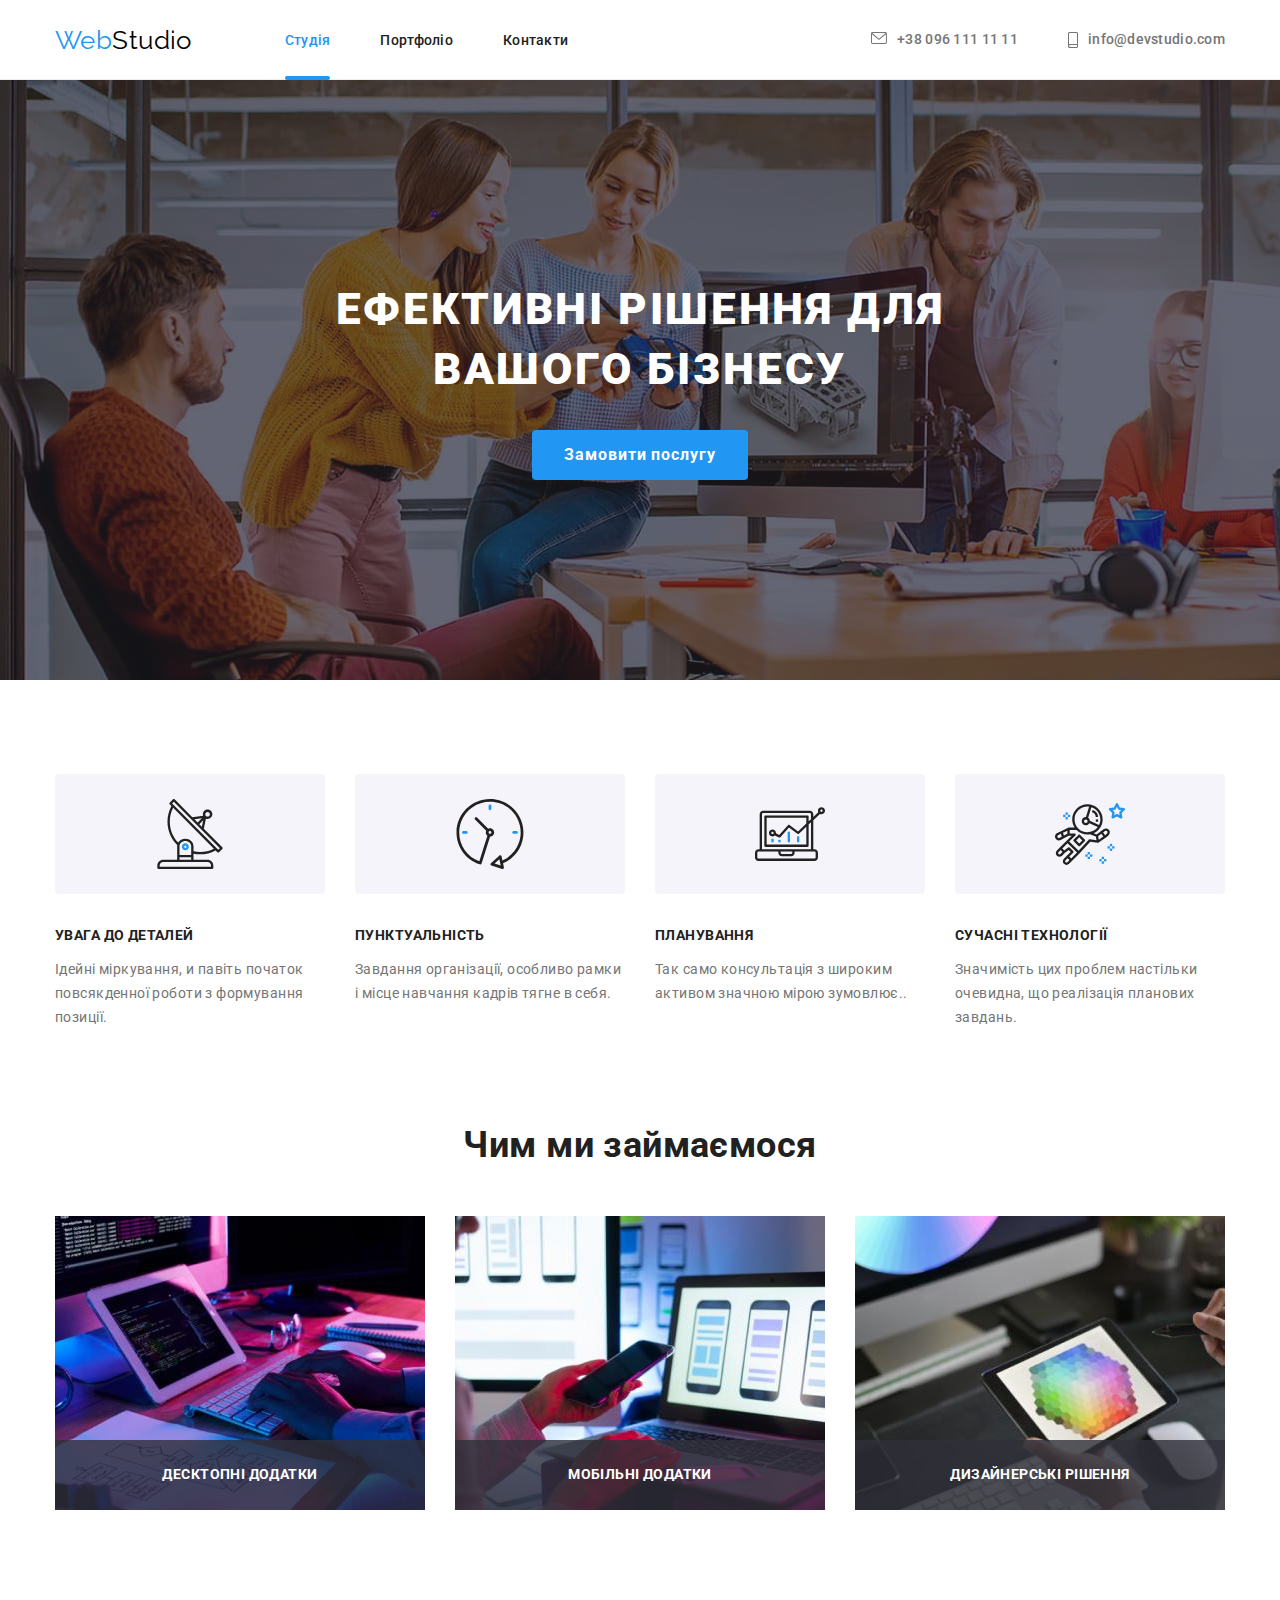
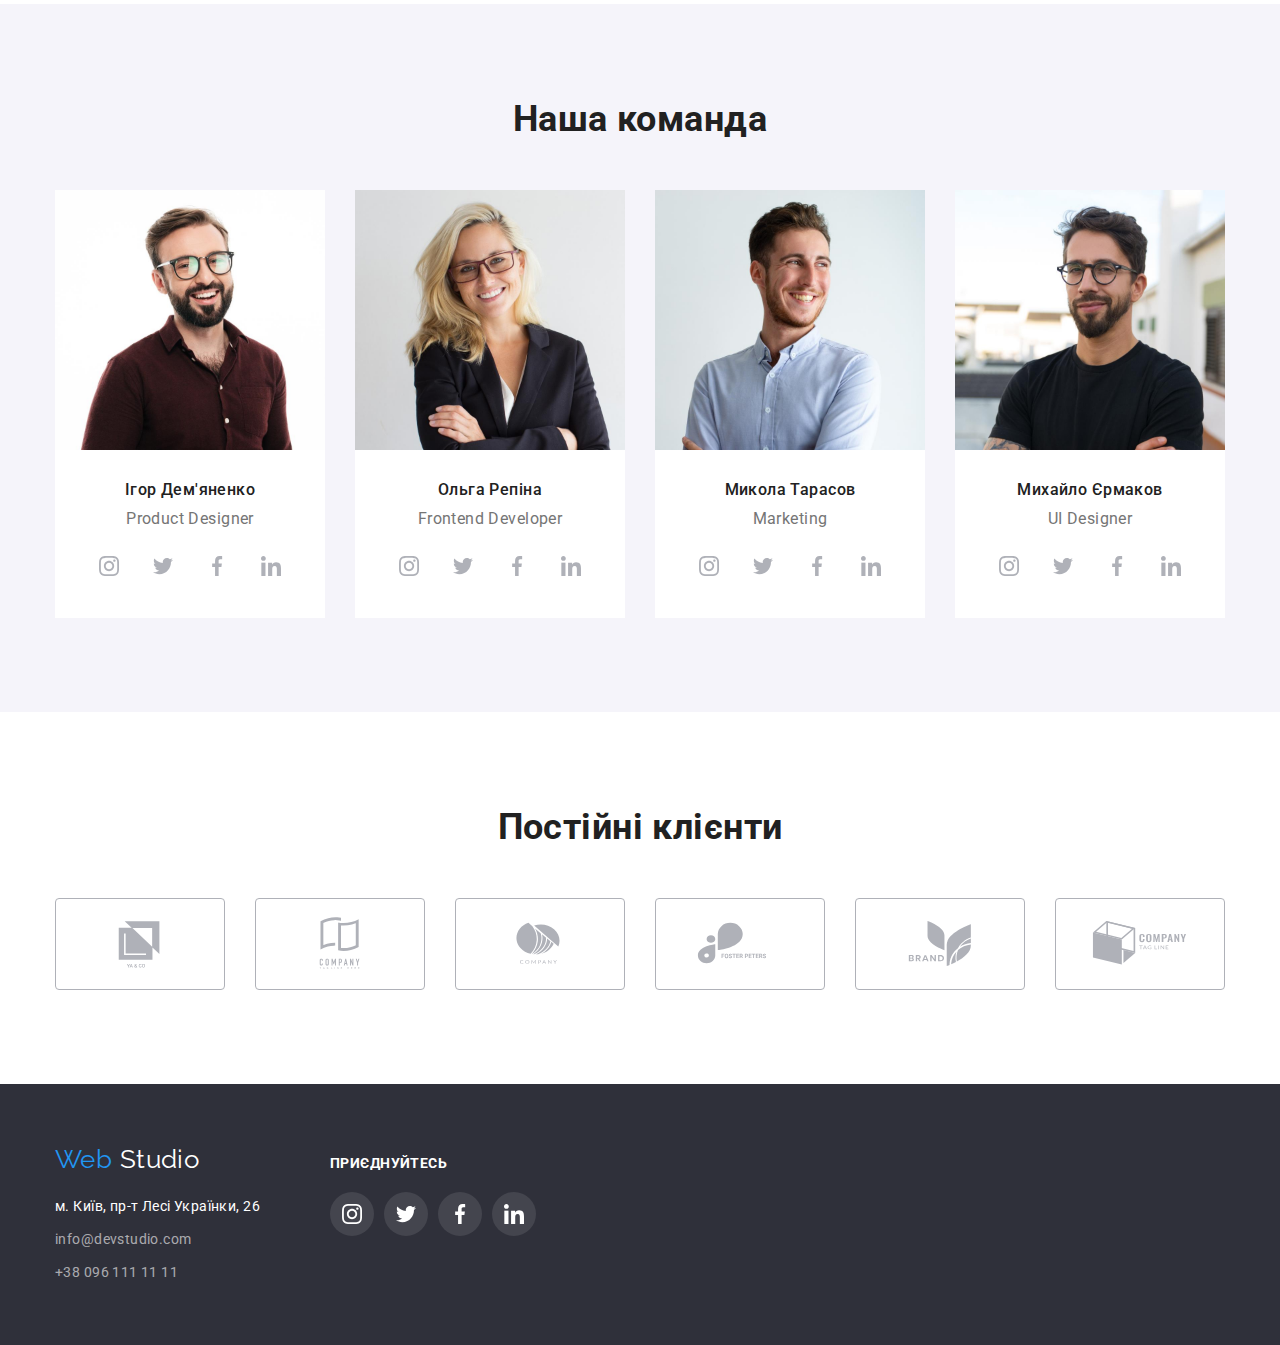
==== index.html @ 07556364 "HW-5finaly-edition" ====
<!DOCTYPE html>
<html lang="uk">
  <head>

    <meta charset="UTF-8" />
    <meta http-equiv="X-UA-Compatible" content="IE=edge" />
    <meta name="viewport" content="width=device-width, initial-scale=1.0" />
    <title>Document</title>
    <link rel="preconnect" href="https://fonts.googleapis.com">
    <link rel="preconnect" href="https://fonts.gstatic.com" crossorigin>
    <link href="https://fonts.googleapis.com/css2?family=Raleway:wght@700&family=Roboto:wght@400;500;700;900&display=swap"
      rel="stylesheet">
      <link rel="stylesheet" href="https://cdnjs.cloudflare.com/ajax/libs/modern-normalize/1.1.0/modern-normalize.min.css"/>

    
    <link rel="stylesheet" href="./css/styles.css">
  </head>
  <body>
    <header class="header">
      <div class="conteiner main-nav">
       
      <nav class=" main-nav">
        <a href="/" class="logo"> <spam class="half-logo">Web</spam>Studio </a>
        <ul class="site-nav " >
          <li class="item"><a href="" class="link current">Студія</a></li>
          <li class="item"><a href="./portfolio.html" class="link">Портфоліо</a></li>
          <li class="item"><a href="" class="link">Контакти</a></li>
        </ul>
      </nav>
      
      <ul class="commun ">
        <li class="item">
          <a href="tel:+380961111111" class="contact">
            <svg class="commun-icon envelope ">
              <use href="./images/symbol-defs.svg#envelope">
              </use>
            </svg>
           +38 096 111 11 11</a>
        </li>

        <li class="item">
          <a href="mailto:info@devstudio.com" class="contact">
            <svg class="commun-icon smart">
              <use href="./images/symbol-defs.svg#smartphone">
              </use>
            </svg>
            info@devstudio.com</a>
           
        </li>
        
      </ul>
      
      </div>
    </header>
    <main>
      <section class="hero">
        <div class="conteiner">
        <h1 class="hero-title">Ефективні рішення для вашого бізнесу</h1>
        <button  type="button" class="button" data-modal-open>Замовити послугу</button>
        </div>
      </section>


      <section class="section">
        <div class="conteiner">
        <h2 class="invisible-title"></h2>
        <ul class="feature-list">
          <li class="plus">
            <div class="icones">
            <svg class="feature-icon">
              <use href="./images/symbol-defs.svg#antenna">

              </use>
            </svg>
          </div>
            <h3 class="title">УВАГА ДО ДЕТАЛЕЙ</h3>
            <p class="text">Ідейні міркування, и павіть початок повсякденної роботи з формування позиції.</p>
          </li>
          <li class="plus">
            <div class="icones">
              <svg class="feature-icon">
                <use href="./images/symbol-defs.svg#clock">
            
                </use>
              </svg>
            </div>
            <h3 class="title">ПУНКТУАЛЬНІСТЬ</h3>
            <p class="text">Завдання організації, особливо рамки і місце навчання кадрів тягне в себя.</p>
          </li>
          <li class="plus">
            <div class="icones">
              <svg class="feature-icon">
                <use href="./images/symbol-defs.svg#diagram">
            
                </use>
              </svg>
            </div>
            <h3 class="title">ПЛАНУВАННЯ</h3>
            <p class="text">Так само консультація з широким активом значною мірою зумовлює..</p>
          </li>
          <li class="plus">
            <div class="icones">
              <svg class="feature-icon">
                <use href="./images/symbol-defs.svg#astronaut">
            
                </use>
              </svg>
            </div>
            <h3 class="title">СУЧАСНІ ТЕХНОЛОГІЇ</h3>
            <p class="text">Значимість цих проблем настільки очевидна, що реалізація планових завдань.</p>
          </li>
        </ul>
        </div>
      </section>
      <section class="section second">
        <div class="conteiner">

        <h2 class="section-title">Чим ми займаємося</h2>
        
        <ul class="occupation-list">
          <li class="occupation-item"> 
            <img src="./images/item01.jpg" alt="Процес програмування" width="370" class="people" />
          <div class="occupation-position">
            <h3 class="occupation-subtitle desk">Десктопні додатки</h3>
            </div>
          </li>
          <li class="occupation-item">
            <img src="./images/item02.jpg" alt="Розроблення макету" width="370" />
          <div class="occupation-position">
            <h3 class="occupation-subtitle mobile">Мобільні додатки</h3>
          </div>
          </li>
          <li class="occupation-item">
            <img src="./images/item03.jpg" alt="Підбір гами" width="370" />
          <div class="occupation-position">
            <h3 class="occupation-subtitle design">Дизайнерські рішення</h3>
          </div>
          </li>
        </ul>
        </div>
      </section>
      <section class="section third">
        <div class="conteiner">
        <h2 class="section-title">Наша команда</h2>
        <ul class="team">
          <li class="people">
            <img src="./images/item1.jpg" alt="man" width="270" />
            <div class="data">
            <h3 class="name">Ігор Дем'яненко</h3>
            <p class="special">Product Designer</p>
            <ul class="social">
              
              <li class="social-item" >
                <a href="" class="social-link">
                  
                  <svg class="social-logo">
                    <use href="./images/symbol-defs.svg#instagram"></use>
                  </svg>
                 
                </a>
              </li>
             
              <li class="social-item">
                <a href="" class="social-link">
                  <svg class="social-logo">
                    <use href="./images/symbol-defs.svg#twitter"></use>
                  </svg>
                </a>
              </li>
              <li class="social-item">
                <a href="" class="social-link">
                  <svg class="social-logo">
                    <use href="./images/symbol-defs.svg#facebook"></use>
                  </svg>
                </a>
              </li>
              <li class="social-item">
                <a href="" class="social-link">
                  <svg class="social-logo">
                    <use href="./images/symbol-defs.svg#linkedin"></use>
                  </svg>
                </a>
              </li>
            </ul>
            </div>
          </li>
          <li class="people">
            <img src="./images/item2.jpg" alt="man" width="270" />
            <div class="data">
            <h3 class="name">Ольга Репіна</h3>
            <p class="special">Frontend Developer</p>
            <ul class="social">
              <li class="social-item">
                <a href="" class="social-link">
                  <svg class="social-logo">
                    <use href="./images/symbol-defs.svg#instagram"></use>
                  </svg>
                </a>
              </li>
              <li class="social-item">
                <a href="" class="social-link">
                  <svg class="social-logo">
                    <use href="./images/symbol-defs.svg#twitter"></use>
                  </svg>
                </a>
              </li>
              <li class="social-item">
                <a href="" class="social-link">
                  <svg class="social-logo">
                    <use href="./images/symbol-defs.svg#facebook"></use>
                  </svg>
                </a>
              </li>
              <li class="social-item">
                <a href="" class="social-link">
                  <svg class="social-logo">
                    <use href="./images/symbol-defs.svg#linkedin"></use>
                  </svg>
                </a>
              </li>
            </ul>
            </div>
          </li>
          <li class="people">
            <img src="./images/item3.jpg" alt="woman" width="270" />
          <div class="data">
            <h3 class="name">Микола Тарасов</h3>
            <p class="special">Marketing</p>
            <ul class="social">
              <li class="social-item">
                <a href="" class="social-link">
                  <svg class="social-logo">
                    <use href="./images/symbol-defs.svg#instagram"></use>
                  </svg>
                </a>
              </li>
              <li class="social-item">
                <a href="" class="social-link">
                  <svg class="social-logo">
                    <use href="./images/symbol-defs.svg#twitter"></use>
                  </svg>
                </a>
              </li>
              <li class="social-item">
                <a href="" class="social-link">
                  <svg class="social-logo">
                    <use href="./images/symbol-defs.svg#facebook"></use>
                  </svg>
                </a>
              </li>
              <li class="social-item">
                <a href="" class="social-link">
                  <svg class="social-logo">
                    <use href="./images/symbol-defs.svg#linkedin"></use>
                  </svg>
                </a>
              </li>
            </ul>
            </div>
          </li>
          <li class="people">
            <img src="./images/item4.jpg" alt="men" width="270" />
            <div class="data">
            <h3 class="name">Михайло Єрмаков</h3>
            <p class="special">UI Designer</p>
            
            <ul class="social">
              <li class="social-item">
                <a href="" class="social-link">
                  <svg class="social-logo">
                    <use href="./images/symbol-defs.svg#instagram"></use>
                  </svg>
                </a>
              </li>
              <li class="social-item">
                <a href="" class="social-link">
                  <svg class="social-logo">
                    <use href="./images/symbol-defs.svg#twitter"></use>
                  </svg>
                </a>
              </li>
              <li class="social-item">
                <a href="" class="social-link">
                  <svg class="social-logo">
                    <use href="./images/symbol-defs.svg#facebook"></use>
                  </svg>
                </a>
              </li>
              <li class="social-item">
                <a href="" class="social-link">
                  <svg class="social-logo">
                    <use href="./images/symbol-defs.svg#linkedin"></use>
                  </svg>
                </a>
              </li>
            </ul>
        </div>
      </section>
      <section class="section">
        <div class="conteiner">
          <h2 class="section-title">Постійні клієнти </h2>
          <ul class="client-list">
            <li class="client-item "><a href="" class="client-link">
              <svg class="client-logo">
                <use href="./images/symbol-defs.svg#Logo-12"></use>
              </svg>

            </a>
          </li>
            <li class="client-item "><a href="" class="client-link">
            <svg class="client-logo">
              <use href="./images/symbol-defs.svg#Logo-13"></use>
            </svg>
            </a>
          </li>
            <li class="client-item "><a href="" class="client-link">
              <svg class="client-logo">
                <use href="./images/symbol-defs.svg#Logo-14"></use>
              </svg>
            </a>
          </li>
            <li class="client-item "><a href="" class="client-link">
            <svg class="client-logo">
              <use href="./images/symbol-defs.svg#Logo-15"></use>
            </svg>
            </a>
          </li>
            <li class="client-item "><a href="" class="client-link">
              <svg class="client-logo">
                <use href="./images/symbol-defs.svg#Logo-16"></use>
              </svg>
            </a>
          </li>
            <li class="client-item "><a href="" class="client-link">
            <svg class="client-logo">
              <use href="./images/symbol-defs.svg#Logo-17"></use>
            </svg>
            </a>
          </li>
            
          </ul>
        </div>
      </section>
    </main>
    <footer class="page-footer">
      <div class="conteiner footer">
        <div class="footer-logo">
          <a href="/" class="under-logo">
            <spam class="half-logo">Web</spam>
            <spam class="half-white">Studio</spam>
    
    
          </a>
    
          <address class="address">
            <ul class="connect">
    
              <li class="footer-comm">
                <a href="" class="location">м. Київ, пр-т Лесі Українки, 26</a>
              </li>
              <li class="footer-comm">
                <a href="mailto:info@devstudio.com" class="contact">info@devstudio.com</a>
              </li>
              <li class="footer-comm">
                <a href="tel:+380961111111" class="contact">+38 096 111 11 11</a>
              </li>
            </ul>
          </address>
        </div>
        <div>
          <p class="footer-text">ПРИЄДНУЙТЕСЬ</p>
    
          <ul class="footer-list">
            <li class="footer-item">
              <a href="" class="foot-link">
                <svg class="social-foot">
                  <use href="./images/symbol-defs.svg#instagram-foot"></use>
                </svg>
              </a>
            </li>
            <li class="footer-item">
              <a href="" class="foot-link">
                <svg class="social-foot">
                  <use href="./images/symbol-defs.svg#twitter-foot"></use>
                </svg>
              </a>
            </li>
            <li class="footer-item">
              <a href="" class="foot-link">
                <svg class="social-foot">
                  <use href="./images/symbol-defs.svg#facebook-foot"></use>
                </svg>
              </a>
            </li>
            <li class="footer-item">
              <a href="" class="foot-link">
                <svg class="social-foot">
                  <use href="./images/symbol-defs.svg#linkedin-foot"></use>
                </svg>
              </a>
            </li>
          </ul>
        </div>
      </div>
    
    
    </footer>
    
    </body>
    
    </html>
    <div class="backdrop is-hidden" data-modal>
      <div class="modal">
    
        <button class="close" data-modal-close>
          <svg class="close-image">
                <use href="./images/symbol-defs.svg#close"></use>
            </svg>
        </button>
      </div>
    </div>
    
    <script src="./js/modal.js"></script>
    </body>
    </html>
---- css/styles.css ----
:root {
    --primary-text-color: #757575;
    --secondly-text-color: #212121;
    --text-blue-color: #2196F3;
    --primary-background-color: #F5F5F5;
    --half-logo-color: #2196F3;
    --upper-logo-color: #000000;
    --hover-color: #2196F3;
    --site-navigation-color: #212121;
    --white-color: #FFFFFF;
    --under-logo-color: #FFFFFF;
    --secondly-bg-color: #2F303A;
    --under-contact-color: rgba(255, 255, 255, 0.6);
    --third-section-color: #F5F4FA;
    --border-color: #EEEEEE;
}



html {
    box-sizing: border-box;
}

*,
*::after,
*::before {
    box-sizing: inherit;
}

h1,
h2,
h3,
p {
    margin: 0;
}

body {
    background-color: var(--white-color);
    color: var(--primary-text-color);
    font-family: roboto, sans-serif;
    letter-spacing: 0.03em;
    font-size: 14px;




}

ul {
    list-style: none;
    padding: 0;
    margin: 0;

}

/*header*/
.header {
    background-color: var(--white-color);
    height: 80px;
    border-bottom: solid 1px #EEEEEE;



}

.conteiner {
    width: 1200px;
    padding-left: 15px;
    padding-right: 15px;







    margin-left: auto;
    margin-right: auto;
}




.main-nav {
    display: flex;
    align-items: center;



}



/*logo*/

.half-logo {
    color: var(--half-logo-color);
    font-family: raleway, sans-serif;
    font-family: 700;
    font-size: 26px;
    line-height: 1.19;

}


.logo {
    color: var(--upper-logo-color);
    font-family: raleway, sans-serif;
    font-family: 700;
    font-size: 26px;
    line-height: 1.19;
    text-decoration: none;
    margin-right: 93px;
    padding-top: 24px;
    padding-bottom: 25px;
    display: block;
    transition-property: color;
        transition-duration: 250ms;
        transition-timing-function: cubic-bezier(0.4, 0, 0.2, 1);
}



.logo:hover,
.logo:focus {
    color: var(--hover-color);
    font-family: 700;
    font-size: 26px;
    line-height: 1.19;
    cursor: pointer;

}



/*site-nav*/
.site-nav {
    display: flex;

}

.site-nav .item {
    padding-top: 32px;
    padding-bottom: 32px;

    margin-left: 50px;
}

.site-nav .item:first-child {

    margin-left: 0px;
}



.site-nav .link {
    color: var(--site-navigation-color);
    font-weight: 500;

    line-height: 1.14;
    letter-spacing: 0.02em;
    text-decoration: none;
    padding-top: 32px;
    padding-bottom: 32px;
        transition-property: color;
            transition-duration: 250ms;
            transition-timing-function: cubic-bezier(0.4, 0, 0.2, 1);
}  
    .current{
        position: relative;
    }     
    .current::after{
        position: absolute;
        left: 0;
        bottom: 0;
    display: block;
    
    
        content: '';
        width: 100%;
        height: 4px;
        background-color: #2196F3;
        border-radius: 2px;
   }







.site-nav .link:hover,
.site-nav .link:focus {
    color: var(--hover-color);
    font-weight: 500;

    line-height: 1.14;
    letter-spacing: 0.02em;
    cursor: pointer;
}

.site-nav .link.current {
    color: var(--text-blue-color);
    
}

.commun {
    display: flex;
    margin-left: auto;
    
}

.commun .contact {
    color: var(--primary-text-color);
    text-decoration: none;
    font-weight: 500;
    display: flex;

    line-height: 1.14;
    letter-spacing: 0.02em;
    padding: 32px 0;
    color: #757575;
    transition-property: color;
        transition-duration: 250ms;
        transition-timing-function: cubic-bezier(0.4, 0, 0.2, 1);
}

.commun .item {
    display: flex;
    margin-left: 50px;
    align-items: center;
    justify-content: center;


}

.commun .item:first-child {
    margin-left: 0;
}



.commun .contact:hover,
.commun .contact:focus {
    color: var(--hover-color);
    font-weight: 500;

    line-height: 1.14;
    letter-spacing: 0.02em;
    cursor: pointer;

}

.envelope {
    width: 16px;
    height: 12px;
    margin-right: 10px;
    fill: currentColor
}

.smart {
    width: 10px;
    height: 16px;
    margin-right: 10px;
    fill: currentColor
}

.commun-icone:hover,
.commun-icone:focus {
    fill: #2196F3
}

/*hero*/
.hero {
    max-width: 1600px;
    height: 600px;
    margin-left: auto;
    margin-right: auto;


    text-align: center;
    padding: 200px 0;


    background-color: var(--secondly-bg-color);
    background-image:
        linear-gradient(to top,
            rgba(47, 48, 58, 0.4),
            rgba(47, 48, 58, 0.4)),

        url(../images/bg-hero.jpg);
    background-repeat: no-repeat;
    ;



}

.hero-title {
    color: var(--white-color);
    font-weight: 900;
    font-size: 44px;
    line-height: 1.36;
    width: 696px;
    margin-left: auto;
    margin-right: auto;

    letter-spacing: 0.06em;
    text-transform: uppercase;
    margin-top: 0;
    margin-bottom: 30px;


}

/*button*/
.button {

    color: var(--white-color);
    background-color: var(--text-blue-color);
    font-family: roboto;
    font-weight: 700;
    font-size: 16px;
    line-height: 1.9;


    letter-spacing: 0.06em;

    border-radius: 4px;
    padding: 10px 32px;
    border: none;




}

img {
    display: block;
    max-width: 100%;
    height: auto;
}

/*Section*/
.section {
    padding-top: 94px;
    padding-bottom: 94px;

}

.invisible-title {
    margin-top: 0;
    margin-bottom: 0;
}

.feature-list {
    display: flex;
}

.section-title {
    color: var(--secondly-text-color);
    font-weight: 700;
    font-size: 36px;
    line-height: 1.17;
    text-align: center;
    margin-top: 0;
    margin-bottom: 50px;
}

.icones {

    background-color: #F5F4FA;
    width: 270px;
    height: 120px;
    border-radius: 4px;
    margin-bottom: 30px;
    display: flex;
    justify-content: center;
    align-items: center;



}

.feature-icon {
    display: flex;
    width: 70px;
    height: 70px;






}


/*Features*/
.plus {
    margin-left: 30px;
}

.plus:first-child {
    margin: 0;
}


.title {
    color: var(--secondly-text-color);
    font-weight: 700;
    font-size: 14px;

    line-height: 1.71;

    margin-bottom: 10px;
    margin: 0;
    margin-bottom: 10px;


}

.text {
    margin: 0;
    line-height: 1.71;
}






/*SECOND SECTION*/
.second {
    padding-top: 0;
    padding-bottom: 94px;
}

/*whet we do*/
.occupation-list {
    display: flex;
}

.occupation-item{
    position: relative;
    margin-left: 30px;
}

.occupation-item:first-child {
    margin-left: 0;
}

.occupation-position{
    width: 100%;
    position: absolute;
        bottom: 0;
        left: 0;
        background-color: rgba(47, 48, 58, 0.8);
    padding: 27px;
    

}
.occupation-subtitle{
    
    text-align: center;        
    font-size: 14px;
    line-height: 1.14;
    text-transform: uppercase;
    color:#FFFFFF;
   

}
/* .desk{
padding: 27px 107px;
}
.mobile{
    padding: 27px 113px;
}
.design{
    padding: 27px 95px;
} */

/*our team*/


.third {
    background-color: var(--third-section-color);
}


.team {
    display: flex;
}

.people {
    margin-left: 30px;
}

.people:first-child {
    margin-left: 0;
}

.name {
    color: var(--secondly-text-color);
    font-weight: 500;
    font-size: 16px;
    line-height: 1.2;
    text-align: center;
    margin-top: 0;
    margin-bottom: 10px;
}

.special {

    font-size: 16px;
    line-height: 1.2;
    text-align: center;
    margin: 0;
    margin-bottom: 16px;

}

.data {
    padding-top: 30px;
    padding-bottom: 30px;

    background-color: var(--white-color);
}

.social {
    display: flex;
    gap: 10px;
    justify-content: center;
}

.social-item {
    
    }
    


.social-item:first-child {
    margin-left: 0;
}

.social-link {
    color: #AFB1B8;
    display: block;
    width: 44px;
    height: 44px;
    padding: 12px;
    background-color: #FFFFFF;
    border-radius: 50%;
    
         
         transition-property: background-color,color;
        transition-duration: 250ms;
        transition-timing-function: cubic-bezier(0.4, 0, 0.2, 1);
}

.social-link:hover {
    color: #FFFFFF;
    background-color: #2196F3;
    border-radius: 50%;
}








.social-logo {

    width: 20px;
    height: 20px;
    fill: currentColor;





}

/* .social-logo:hover,
         .social-logo:focus {
            fill:#FFFFFF;
            background-color: #2196F3;
            cursor: pointer;
             */





.client-list {
    display: flex;

}

.client-item {
    width: 170px;
    height: 92px;
    margin-left: 30px;
    
}

.client-item:first-child {
    margin-left: 0px;
}

.client-link {
    display: flex;
    justify-content: center;
    align-items: center;
    width: 100%;
    height: 100%;
    color: #AFB1B8;
    border: 1px solid #AFB1B8;
    border-radius: 4px;
    transition-property: color ,border;
        transition-duration: 250ms;
        transition-timing-function: cubic-bezier(0.4, 0, 0.2, 1);

}

.client-logo {
    width: 106px;
            height: 60px;
    fill: currentColor;
}

.client-link:hover,
.client-item:focus {
    color: #2196F3;
    border-color: #2196F3;
    cursor: pointer;
}



/*footer*/
.page-footer {
    background-color: var(--secondly-bg-color);
    padding-top: 60px;
    padding-bottom: 60px;
    align-items: baseline;
    display: flex;




}

.conteiner.footer {
    display: flex;
    align-items: baseline;
}

.footer-logo {
    margin-right: 70px;
}

.under-logo {
    font-family: raleway, sans-serif;
    font-family: 700;
    font-size: 26px;
    line-height: 1.19;
    text-decoration: none;
    margin-bottom: 20px;



}

.half-white {
    color: var(--white-color);
    font-family: raleway, sans-serif;

}

.address {
    font-size: 14px;
    margin-top: 20px;

}

.footer-comm {
    margin-bottom: 9px;
    
}

.footer-comm:last-child {
    margin-bottom: 0;
}


.location {
    color: var(--white-color);
    font-style: normal;





    line-height: 1.71;
    text-align: left;
    text-decoration: none;

}

.connect .contact {
    color: var(--under-contact-color);
    font-size: 14px;

    line-height: 1.71;

    font-style: normal;
    text-decoration: none;
    display: inline-block;
    transition-property: color;
        transition-duration: 250ms;
        transition-timing-function: cubic-bezier(0.4, 0, 0.2, 1);




}


.connect .contact:hover,
.connect .contact:focus {
    color: var(--hover-color);
    text-decoration: none;

    font-size: 14px;
    line-height: 1.71;
    font-style: normal;
    cursor: pointer;



}

.footer-text {
    margin-bottom: 20px;
    color: #FFFFFF;
    line-height: 1.17;
    font-weight: 700;
}

.footer-list {
    display: flex;

}

.footer-item {
    margin-left: 10px;

}

.footer-item:first-child {
    margin-left: 0;
}

.foot-link {
    display: block;
    width: 44px;
    height: 44px;
    padding: 12px;
    border-radius: 50%;

    color: #AFB1B8;
    background-color: rgba(255, 255, 255, 0.1);
    transition-property: background-color;
        transition-duration: 250ms;
        transition-timing-function: cubic-bezier(0.4, 0, 0.2, 1);
}

.foot-link:hover,
.foot-link:focus {
    background-color: #2196F3;
}





.social-foot {
    width: 20px;
    height: 20px;

}

/*
         Font size: 14px; Line height: 1.71; 
         Align: Left; */



/*portfolio-css*/
.hero-port {

    padding-top: 94px;
    padding-bottom: 94px;
}

.navig {
    display: flex;
    justify-content: center;
    margin-bottom: 50px;
    gap: 8px;

}

.filters {
    margin: 0;
}



.filt {
    color: var(--secondly-text-color);
    background-color: var(--third-section-color);
    font-family: roboto, sans-serif;
    font-weight: 500;
    font-size: 16px;
    line-height: 1.62;
    letter-spacing: 0.03em;
    vertical-align: top;
    fill: solid var(--secondly-text-color);
    border-radius: 4px;

    padding: 6px 22px;

    border-color: transparent;
    transition-property: background-color,color;
        transition-duration: 250ms;
        transition-timing-function: cubic-bezier(0.4, 0, 0.2, 1);
    }
    


.one {
    padding: 6px 25px;
}

.filt:hover,
.filt:focus {
    color: var(--white-color);
    background-color: var(--hover-color);
    font-family: roboto;
    font-weight: 500;
    font-size: 16px;
    line-height: 1.62;
    letter-spacing: 0.03em;
    text-align: center;
    cursor: pointer;
}

.works {
    display: flex;
    flex-wrap: wrap;
}




.photo {
    margin-right: 30px;
    margin-bottom: 30px;
    width: 370px;
}

.photo:nth-child(3n) {
    margin-right: 0;
}

.photo:nth-last-child(-n+3) {
    margin-bottom: 0;
}

.photo:hover {
    
    box-shadow: 0px 1px 1px rgba(0, 0, 0, 0.12),
        0px 4px 4px rgba(0, 0, 0, 0.06),
        1px 4px 6px rgba(0, 0, 0, 0.16);
    cursor: pointer;
}
.overlay{
    position: relative;
    overflow: hidden;
    
}
.photo-text{
    width: 100%;
    height: 100%;
    position: absolute;
    top: 0;
    left: 0;
    font-family: 'Roboto';
        font-style: normal;
        font-weight: 400;
        font-size: 18px;
        line-height: 1.55;
        letter-spacing: 0.03em;
        background-color: rgba(33, 150, 243, 0.9);;
        
        padding: 63px 24px;
        transform: translateY(101%);
        transition: transform 250ms cubic-bezier(0.4, 0, 0.2, 1);;

    
        color: #FFFFFF;
}
.port-img:hover .photo-text{
    transform: translateY(0);
}

.poster {
    padding-top: 20px;
    padding-bottom: 20px;

    border: solid 1px var(--border-color);
    border-top: none;
    padding-left: 24px;
    padding-right: 24px;

}


.port-img {
    
    text-decoration: none;
    


}






.project {
    color: var(--secondly-text-color);

    font-weight: 700;
    font-size: 18px;
    line-height: 2;
    letter-spacing: 0.06em;
    margin: 0;

    margin-bottom: 4px;



}

.value {
    font-size: 16px;
    line-height: 1.88;
    color: var(--primary-text-color);
    margin: 0;





}

/*---------------- Модальное окно------------------ */
.backdrop{
    position: fixed;
    top:0;
    left:0;
    width: 100%;
    height: 100%;
    opacity: 1;
   
    background-color: rgba(0, 0, 0, 0.2);
    transition: opacity 250ms cubic-bezier(0.4, 0, 0.2, 1);
   
    
    
}


.backdrop.is-hidden{
    opacity: 0;
    pointer-events: none;
    
   
    
    
    
}
.backdrop.is-hidden .modal{
    transform: translate(-50%, -50%) scale(0.4);
}
.modal{
    position: absolute;
        top: 50%;
        left: 50%;
        transform: translate(-50%, -50%)  scale(1);
        transition: transform 250ms cubic-bezier(0.4, 0, 0.2, 1);
       

    width: 528px;
     height: 581px;

    background-color: #FFFFFF;
        box-shadow: 0px 1px 3px rgba(0, 0, 0, 0.12),
         0px 1px 1px rgba(0, 0, 0, 0.14),
          0px 2px 1px rgba(0, 0, 0, 0.2);
        border-radius: 4px;
       
}
.close{
    position: absolute;
    top: 8px;
        right: 8px;
    width: 30px;
    height: 30px;
    
    background-color: #FFFFFF;
    border-radius: 50%;
    border: 1px solid rgba(0, 0, 0, 0.1);
    padding: 0;
  
   
    
}
.close-image{
    vertical-align: middle;
    

   width: 18px;
   height: 18px; 
   
   
   
}
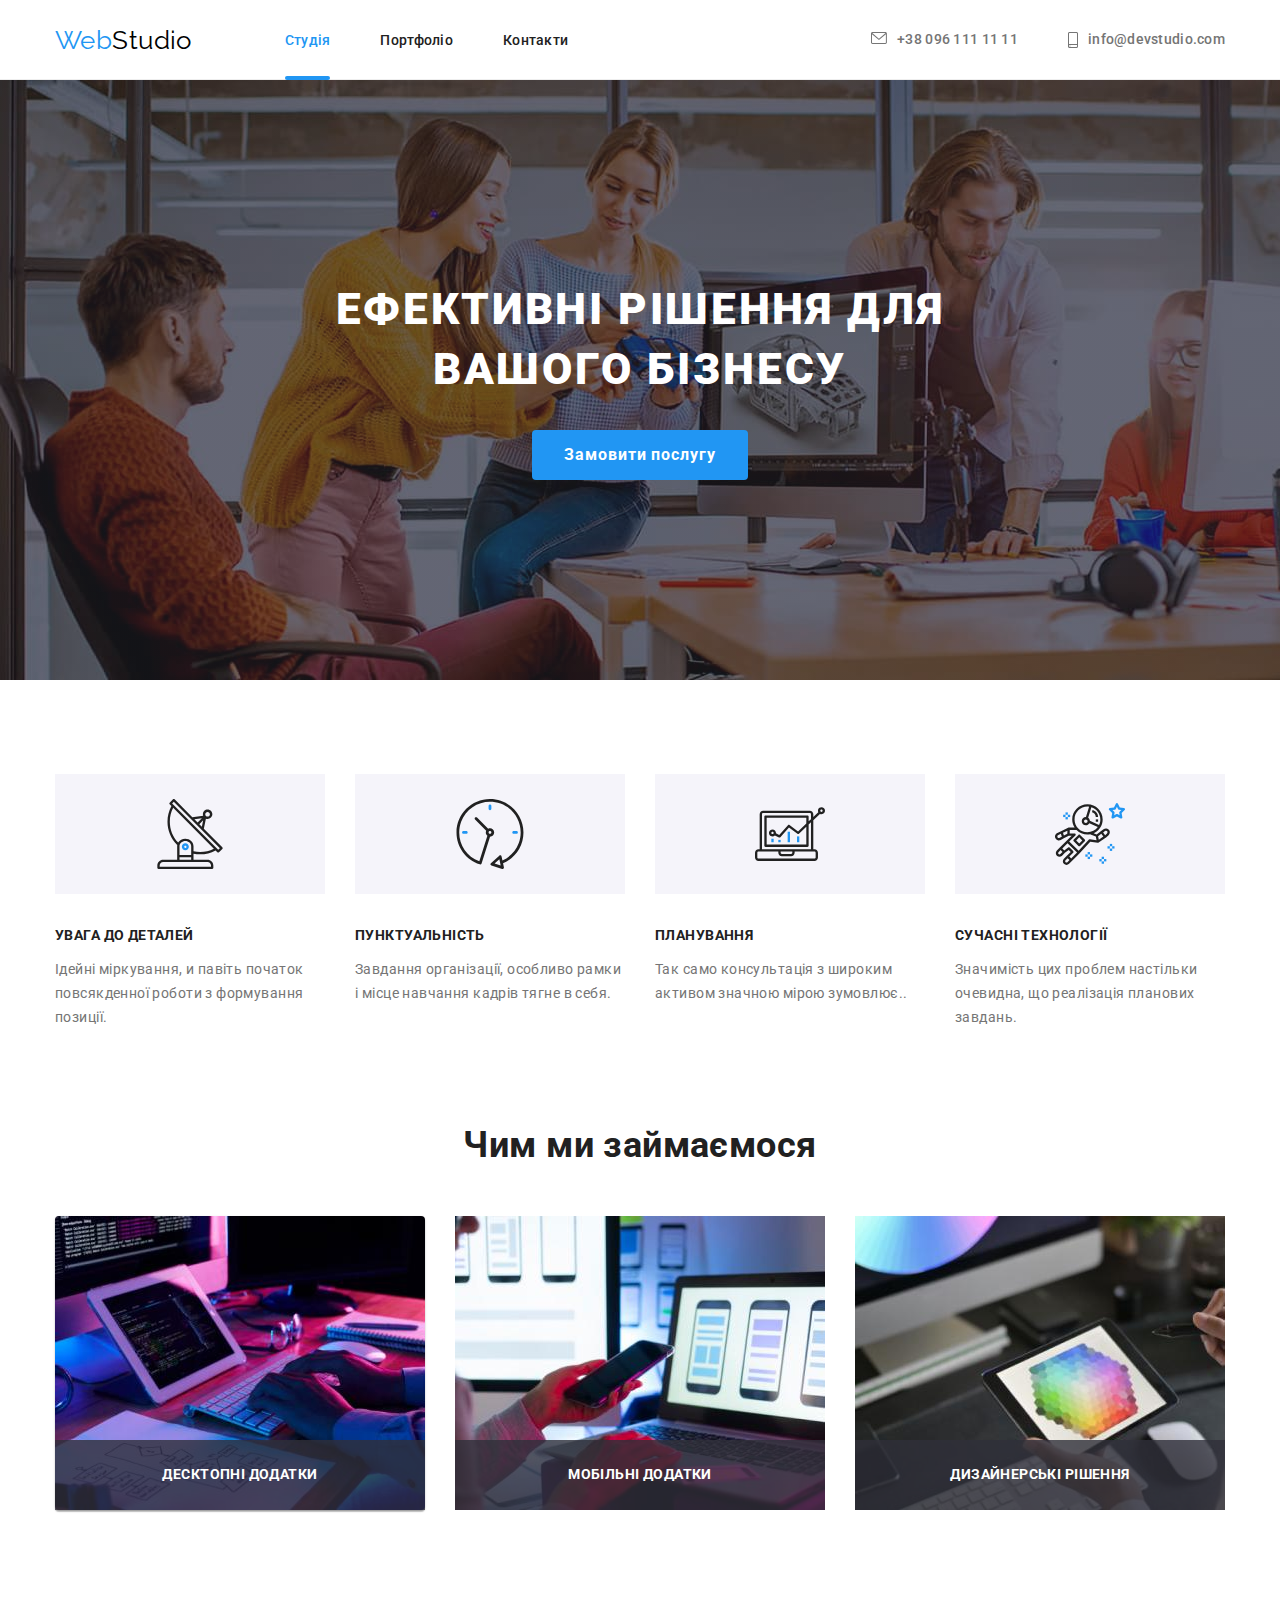
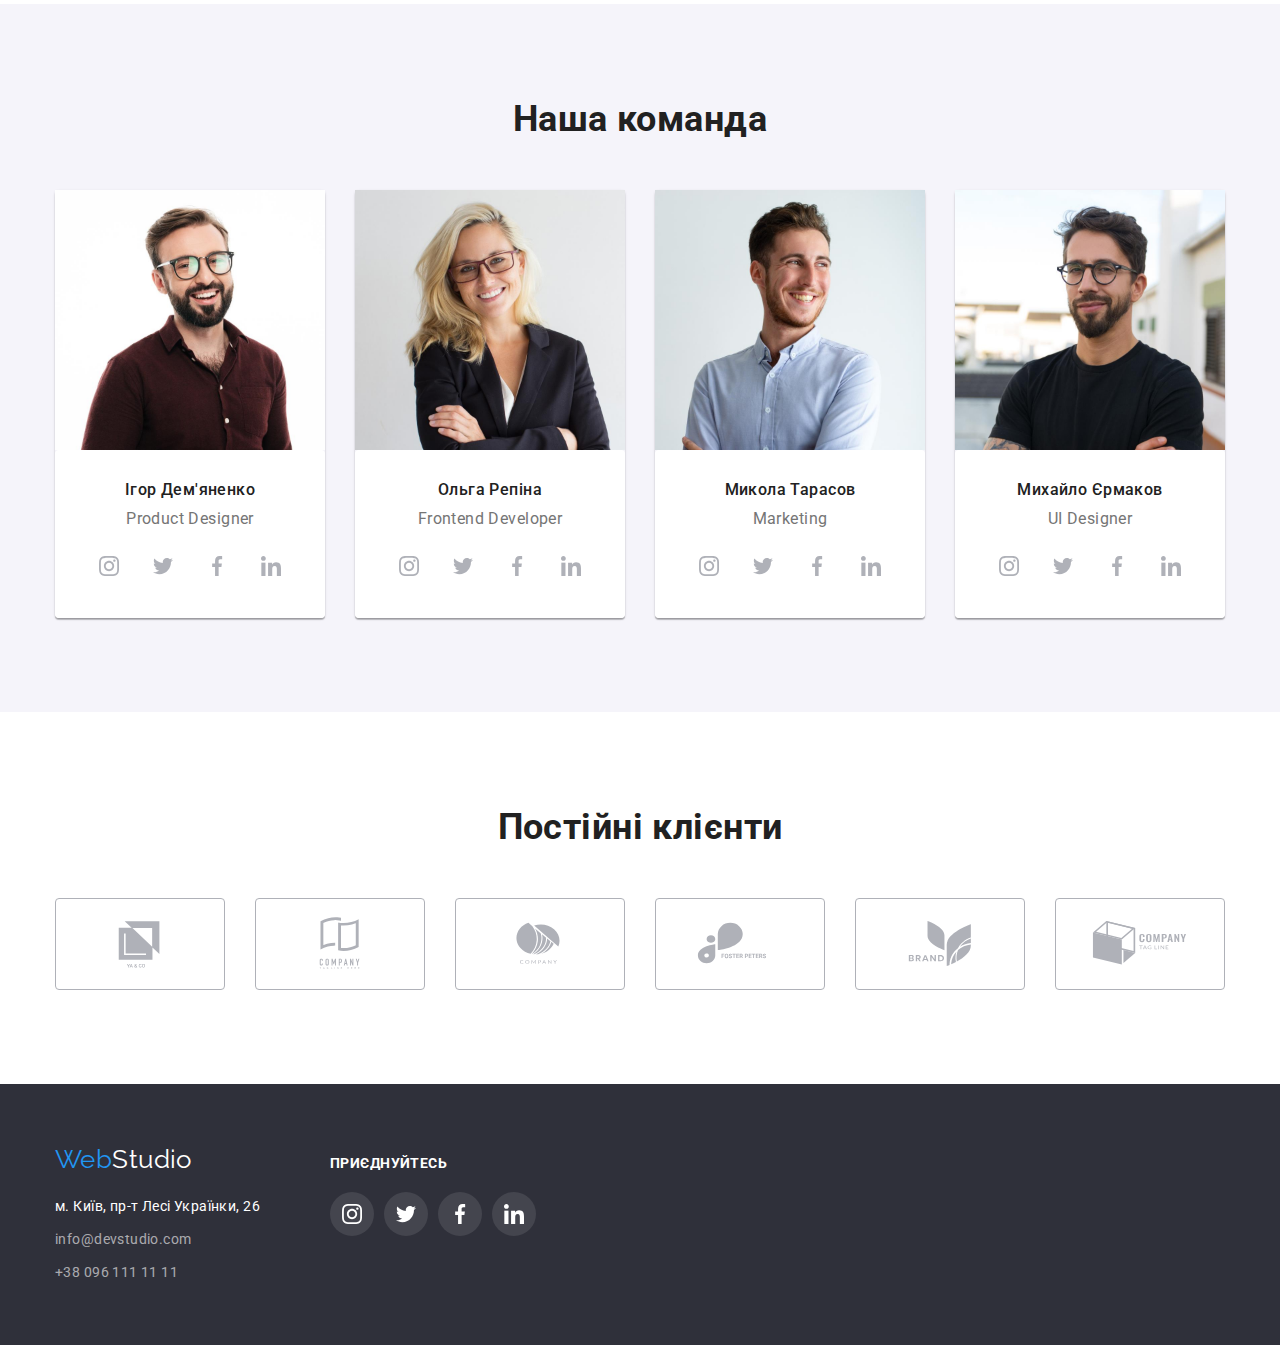
==== commit 1d284ba5: "edithm5" ====
--- a/index.html
+++ b/index.html
@@ -20,7 +20,7 @@
       <div class="conteiner main-nav">
        
       <nav class=" main-nav">
-        <a href="/" class="logo"> <spam class="half-logo">Web</spam>Studio </a>
+        <a href="./index.html" class="logo"> <spam class="half-logo">Web</spam>Studio </a>
         <ul class="site-nav " >
           <li class="item"><a href="" class="link current">Студія</a></li>
           <li class="item"><a href="./portfolio.html" class="link">Портфоліо</a></li>
@@ -345,18 +345,15 @@
     <footer class="page-footer">
       <div class="conteiner footer">
         <div class="footer-logo">
-          <a href="/" class="under-logo">
-            <spam class="half-logo">Web</spam>
-            <spam class="half-white">Studio</spam>
-    
-    
+          <a href="./index.html" class="under-logo">
+            <spam class="half-logo">Web</spam><spam class="half-white">Studio</spam>
           </a>
     
           <address class="address">
             <ul class="connect">
     
               <li class="footer-comm">
-                <a href="" class="location">м. Київ, пр-т Лесі Українки, 26</a>
+                <a href="" class=" location">м. Київ, пр-т Лесі Українки, 26</a>
               </li>
               <li class="footer-comm">
                 <a href="mailto:info@devstudio.com" class="contact">info@devstudio.com</a>
--- a/css/styles.css
+++ b/css/styles.css
@@ -116,8 +116,8 @@
     padding-bottom: 25px;
     display: block;
     transition-property: color;
-        transition-duration: 250ms;
-        transition-timing-function: cubic-bezier(0.4, 0, 0.2, 1);
+    transition-duration: 250ms;
+    transition-timing-function: cubic-bezier(0.4, 0, 0.2, 1);
 }
 
 
@@ -163,26 +163,28 @@
     text-decoration: none;
     padding-top: 32px;
     padding-bottom: 32px;
-        transition-property: color;
-            transition-duration: 250ms;
-            transition-timing-function: cubic-bezier(0.4, 0, 0.2, 1);
-}  
-    .current{
-        position: relative;
-    }     
-    .current::after{
-        position: absolute;
-        left: 0;
-        bottom: 0;
+    transition-property: color;
+    transition-duration: 250ms;
+    transition-timing-function: cubic-bezier(0.4, 0, 0.2, 1);
+}
+
+.current {
+    position: relative;
+}
+
+.current::after {
+    position: absolute;
+    left: 0;
+    bottom: 0;
     display: block;
-    
-    
-        content: '';
-        width: 100%;
-        height: 4px;
-        background-color: #2196F3;
-        border-radius: 2px;
-   }
+
+
+    content: '';
+    width: 100%;
+    height: 4px;
+    background-color: #2196F3;
+    border-radius: 2px;
+}
 
 
 
@@ -202,13 +204,13 @@
 
 .site-nav .link.current {
     color: var(--text-blue-color);
-    
+
 }
 
 .commun {
     display: flex;
     margin-left: auto;
-    
+
 }
 
 .commun .contact {
@@ -222,8 +224,8 @@
     padding: 32px 0;
     color: #757575;
     transition-property: color;
-        transition-duration: 250ms;
-        transition-timing-function: cubic-bezier(0.4, 0, 0.2, 1);
+    transition-duration: 250ms;
+    transition-timing-function: cubic-bezier(0.4, 0, 0.2, 1);
 }
 
 .commun .item {
@@ -373,7 +375,7 @@
     background-color: #F5F4FA;
     width: 270px;
     height: 120px;
-    border-radius: 4px;
+    
     margin-bottom: 30px;
     display: flex;
     justify-content: center;
@@ -441,7 +443,7 @@
     display: flex;
 }
 
-.occupation-item{
+.occupation-item {
     position: relative;
     margin-left: 30px;
 }
@@ -450,26 +452,28 @@
     margin-left: 0;
 }
 
-.occupation-position{
+.occupation-position {
     width: 100%;
     position: absolute;
-        bottom: 0;
-        left: 0;
-        background-color: rgba(47, 48, 58, 0.8);
+    bottom: 0;
+    left: 0;
+    background-color: rgba(47, 48, 58, 0.8);
     padding: 27px;
-    
-
-}
-.occupation-subtitle{
-    
-    text-align: center;        
+
+
+}
+
+.occupation-subtitle {
+
+    text-align: center;
     font-size: 14px;
     line-height: 1.14;
     text-transform: uppercase;
-    color:#FFFFFF;
-   
-
-}
+    color: #FFFFFF;
+
+
+}
+
 /* .desk{
 padding: 27px 107px;
 }
@@ -494,6 +498,11 @@
 
 .people {
     margin-left: 30px;
+    box-shadow: 0px 1px 3px rgba(0, 0, 0, 0.12), 
+    0px 1px 1px rgba(0, 0, 0, 0.14), 
+    0px 2px 1px rgba(0, 0, 0, 0.2);
+border-radius: 4px;
+
 }
 
 .people:first-child {
@@ -525,6 +534,8 @@
     padding-bottom: 30px;
 
     background-color: var(--white-color);
+    border-radius: 4px;
+    
 }
 
 .social {
@@ -533,10 +544,8 @@
     justify-content: center;
 }
 
-.social-item {
-    
-    }
-    
+.social-item {}
+
 
 
 .social-item:first-child {
@@ -545,20 +554,22 @@
 
 .social-link {
     color: #AFB1B8;
-    display: block;
+    display: flex;
     width: 44px;
     height: 44px;
-    padding: 12px;
+   align-items: center;
+   justify-content: center;
     background-color: #FFFFFF;
     border-radius: 50%;
-    
-         
-         transition-property: background-color,color;
-        transition-duration: 250ms;
-        transition-timing-function: cubic-bezier(0.4, 0, 0.2, 1);
-}
-
-.social-link:hover {
+
+
+    transition-property: background-color, color;
+    transition-duration: 250ms;
+    transition-timing-function: cubic-bezier(0.4, 0, 0.2, 1);
+}
+
+.social-link:hover,
+ .social-link:focus{
     color: #FFFFFF;
     background-color: #2196F3;
     border-radius: 50%;
@@ -603,7 +614,7 @@
     width: 170px;
     height: 92px;
     margin-left: 30px;
-    
+
 }
 
 .client-item:first-child {
@@ -619,20 +630,20 @@
     color: #AFB1B8;
     border: 1px solid #AFB1B8;
     border-radius: 4px;
-    transition-property: color ,border;
-        transition-duration: 250ms;
-        transition-timing-function: cubic-bezier(0.4, 0, 0.2, 1);
+    transition-property: color, border;
+    transition-duration: 250ms;
+    transition-timing-function: cubic-bezier(0.4, 0, 0.2, 1);
 
 }
 
 .client-logo {
     width: 106px;
-            height: 60px;
+    height: 60px;
     fill: currentColor;
 }
 
 .client-link:hover,
-.client-item:focus {
+.client-link:focus {
     color: #2196F3;
     border-color: #2196F3;
     cursor: pointer;
@@ -688,7 +699,7 @@
 
 .footer-comm {
     margin-bottom: 9px;
-    
+
 }
 
 .footer-comm:last-child {
@@ -696,19 +707,7 @@
 }
 
 
-.location {
-    color: var(--white-color);
-    font-style: normal;
-
-
-
-
-
-    line-height: 1.71;
-    text-align: left;
-    text-decoration: none;
-
-}
+
 
 .connect .contact {
     color: var(--under-contact-color);
@@ -720,8 +719,8 @@
     text-decoration: none;
     display: inline-block;
     transition-property: color;
-        transition-duration: 250ms;
-        transition-timing-function: cubic-bezier(0.4, 0, 0.2, 1);
+    transition-duration: 250ms;
+    transition-timing-function: cubic-bezier(0.4, 0, 0.2, 1);
 
 
 
@@ -741,6 +740,24 @@
 
 
 
+}
+.location {
+    color: var(--white-color);
+    font-style: normal;
+    line-height: 1.71;
+    text-align: left;
+    text-decoration: none;
+
+}
+.location:hover,
+.location:focus{
+    color: var(--hover-color);
+        text-decoration: none;
+    
+        font-size: 14px;
+        line-height: 1.71;
+        font-style: normal;
+        cursor: pointer;
 }
 
 .footer-text {
@@ -765,17 +782,18 @@
 }
 
 .foot-link {
-    display: block;
+    display: flex;
     width: 44px;
     height: 44px;
-    padding: 12px;
+    align-items: center;
+        justify-content: center;
     border-radius: 50%;
 
     color: #AFB1B8;
     background-color: rgba(255, 255, 255, 0.1);
     transition-property: background-color;
-        transition-duration: 250ms;
-        transition-timing-function: cubic-bezier(0.4, 0, 0.2, 1);
+    transition-duration: 250ms;
+    transition-timing-function: cubic-bezier(0.4, 0, 0.2, 1);
 }
 
 .foot-link:hover,
@@ -835,11 +853,11 @@
     padding: 6px 22px;
 
     border-color: transparent;
-    transition-property: background-color,color;
-        transition-duration: 250ms;
-        transition-timing-function: cubic-bezier(0.4, 0, 0.2, 1);
-    }
-    
+    transition-property: background-color, color, box-shadow;
+    transition-duration: 250ms;
+    transition-timing-function: cubic-bezier(0.4, 0, 0.2, 1);
+}
+
 
 
 .one {
@@ -857,6 +875,9 @@
     letter-spacing: 0.03em;
     text-align: center;
     cursor: pointer;
+    box-shadow: 0px 3px 1px rgba(0, 0, 0, 0.1), 
+    0px 1px 2px rgba(0, 0, 0, 0.08), 
+    0px 2px 2px rgba(0, 0, 0, 0.12);
 }
 
 .works {
@@ -881,40 +902,46 @@
     margin-bottom: 0;
 }
 
-.photo:hover {
-    
+/* .photo:hover {
+
     box-shadow: 0px 1px 1px rgba(0, 0, 0, 0.12),
         0px 4px 4px rgba(0, 0, 0, 0.06),
         1px 4px 6px rgba(0, 0, 0, 0.16);
     cursor: pointer;
-}
-.overlay{
+} */
+
+.overlay {
     position: relative;
     overflow: hidden;
-    
-}
-.photo-text{
+
+}
+
+.photo-text {
     width: 100%;
     height: 100%;
     position: absolute;
     top: 0;
     left: 0;
     font-family: 'Roboto';
-        font-style: normal;
-        font-weight: 400;
-        font-size: 18px;
-        line-height: 1.55;
-        letter-spacing: 0.03em;
-        background-color: rgba(33, 150, 243, 0.9);;
-        
-        padding: 63px 24px;
-        transform: translateY(101%);
-        transition: transform 250ms cubic-bezier(0.4, 0, 0.2, 1);;
-
-    
-        color: #FFFFFF;
-}
-.port-img:hover .photo-text{
+    font-style: normal;
+    font-weight: 400;
+    font-size: 18px;
+    line-height: 1.55;
+    letter-spacing: 0.03em;
+    background-color: rgba(33, 150, 243, 0.9);
+    ;
+
+    padding: 63px 24px;
+    transform: translateY(101%);
+    transition: transform 250ms cubic-bezier(0.4, 0, 0.2, 1);
+    ;
+
+
+    color: #FFFFFF;
+}
+
+.port-img:hover .photo-text,
+.port-img:focus .photo-text {
     transform: translateY(0);
 }
 
@@ -931,11 +958,20 @@
 
 
 .port-img {
-    
+    transition: box-shadow 250ms cubic-bezier(0.4, 0, 0.2, 1);;
+
     text-decoration: none;
-    
-
-
+
+
+
+}
+.port-img:hover,
+.port-img:focus{
+    display: block;
+    box-shadow: 0px 1px 1px rgba(0, 0, 0, 0.12),
+            0px 4px 4px rgba(0, 0, 0, 0.06),
+            1px 4px 6px rgba(0, 0, 0, 0.16);
+        cursor: pointer;
 }
 
 
@@ -971,74 +1007,80 @@
 }
 
 /*---------------- Модальное окно------------------ */
-.backdrop{
+.backdrop {
     position: fixed;
-    top:0;
-    left:0;
+    top: 0;
+    left: 0;
     width: 100%;
     height: 100%;
     opacity: 1;
-   
+    
+
     background-color: rgba(0, 0, 0, 0.2);
     transition: opacity 250ms cubic-bezier(0.4, 0, 0.2, 1);
-   
-    
-    
-}
-
-
-.backdrop.is-hidden{
+
+
+
+}
+
+
+.backdrop.is-hidden {
     opacity: 0;
     pointer-events: none;
-    
-   
-    
-    
-    
-}
-.backdrop.is-hidden .modal{
+    visibility: hidden;
+
+
+
+
+
+}
+
+.backdrop.is-hidden .modal {
     transform: translate(-50%, -50%) scale(0.4);
 }
-.modal{
+
+.modal {
     position: absolute;
-        top: 50%;
-        left: 50%;
-        transform: translate(-50%, -50%)  scale(1);
-        transition: transform 250ms cubic-bezier(0.4, 0, 0.2, 1);
-       
+    top: 50%;
+    left: 50%;
+    transform: translate(-50%, -50%) scale(1);
+    transition: transform 250ms cubic-bezier(0.4, 0, 0.2, 1);
+
 
     width: 528px;
-     height: 581px;
+    height: 581px;
 
     background-color: #FFFFFF;
-        box-shadow: 0px 1px 3px rgba(0, 0, 0, 0.12),
-         0px 1px 1px rgba(0, 0, 0, 0.14),
-          0px 2px 1px rgba(0, 0, 0, 0.2);
-        border-radius: 4px;
-       
-}
-.close{
+    box-shadow: 0px 1px 3px rgba(0, 0, 0, 0.12),
+        0px 1px 1px rgba(0, 0, 0, 0.14),
+        0px 2px 1px rgba(0, 0, 0, 0.2);
+    border-radius: 4px;
+
+}
+
+.close {
     position: absolute;
     top: 8px;
-        right: 8px;
+    right: 8px;
     width: 30px;
     height: 30px;
-    
+
     background-color: #FFFFFF;
     border-radius: 50%;
     border: 1px solid rgba(0, 0, 0, 0.1);
     padding: 0;
-  
-   
-    
-}
-.close-image{
+
+
+
+}
+
+.close-image {
     vertical-align: middle;
-    
-
-   width: 18px;
-   height: 18px; 
-   
-   
-   
+
+
+    width: 18px;
+    height: 18px;
+
+
+
 }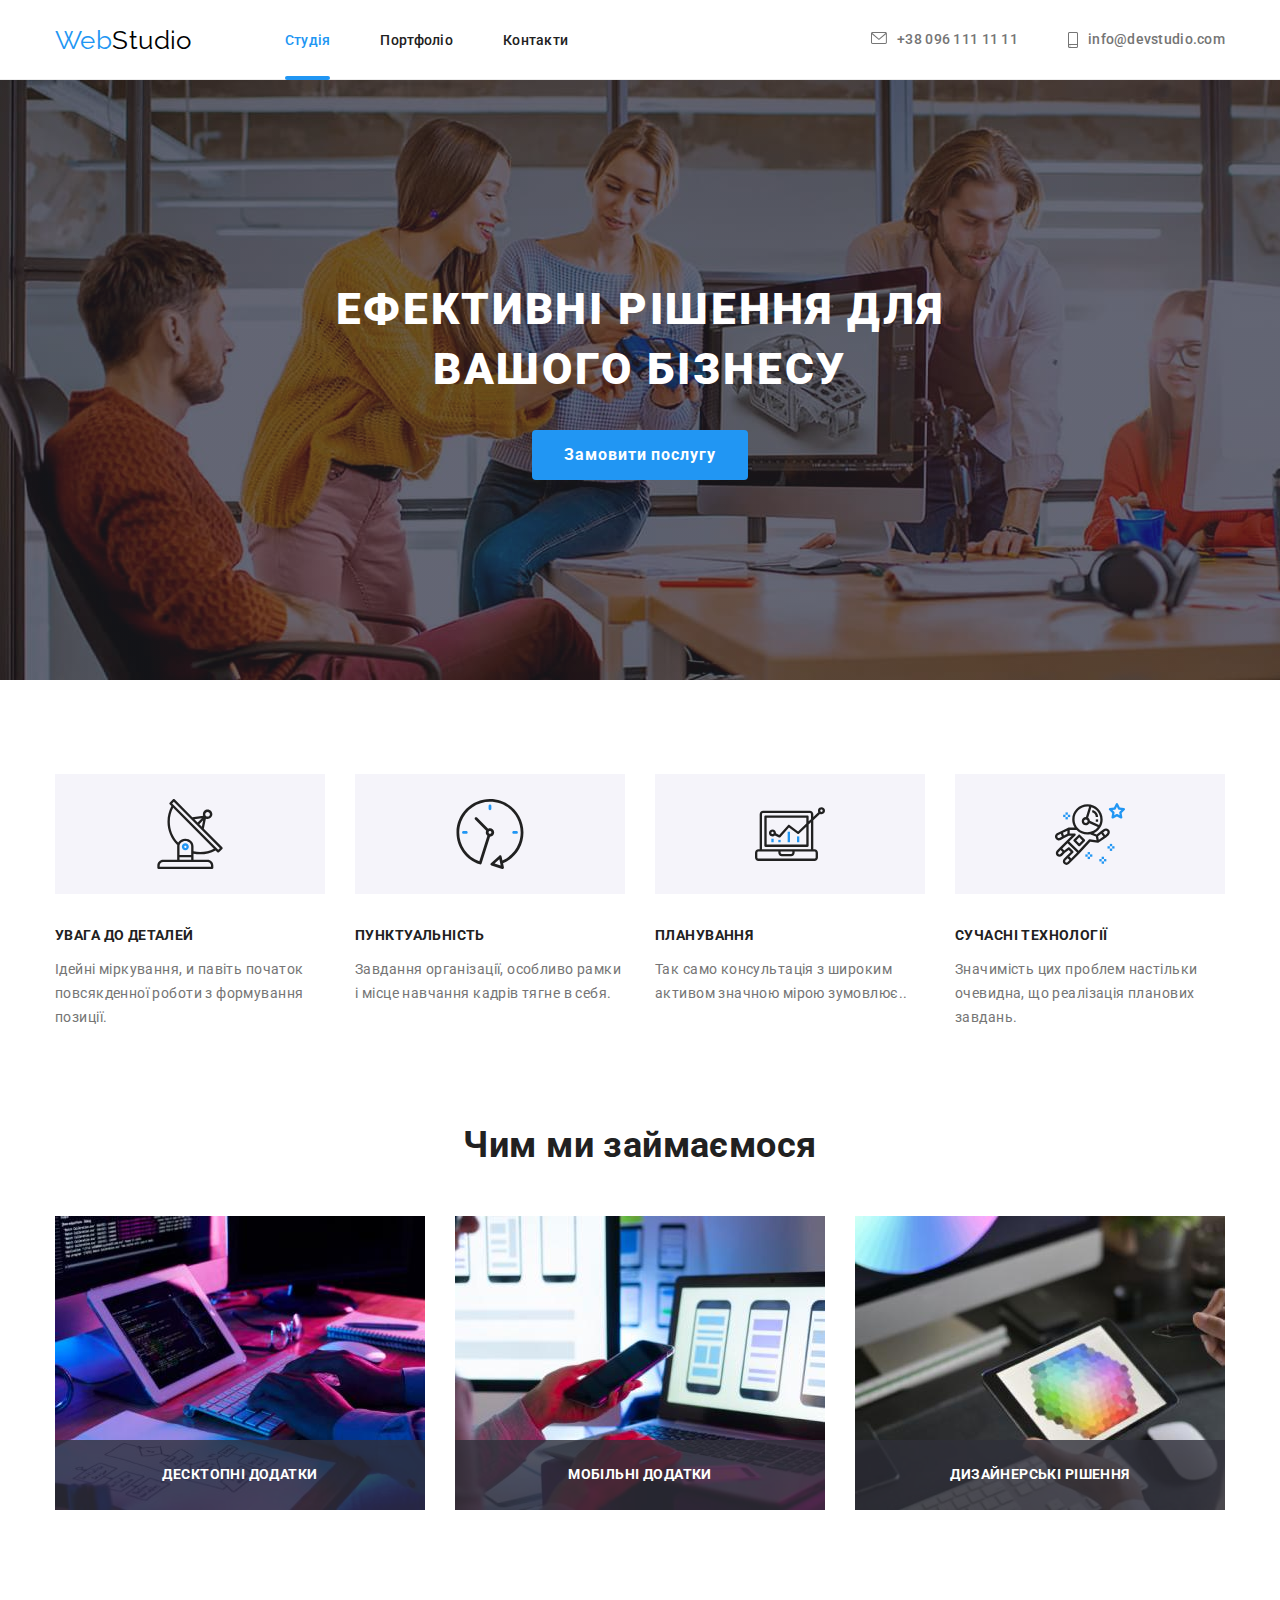
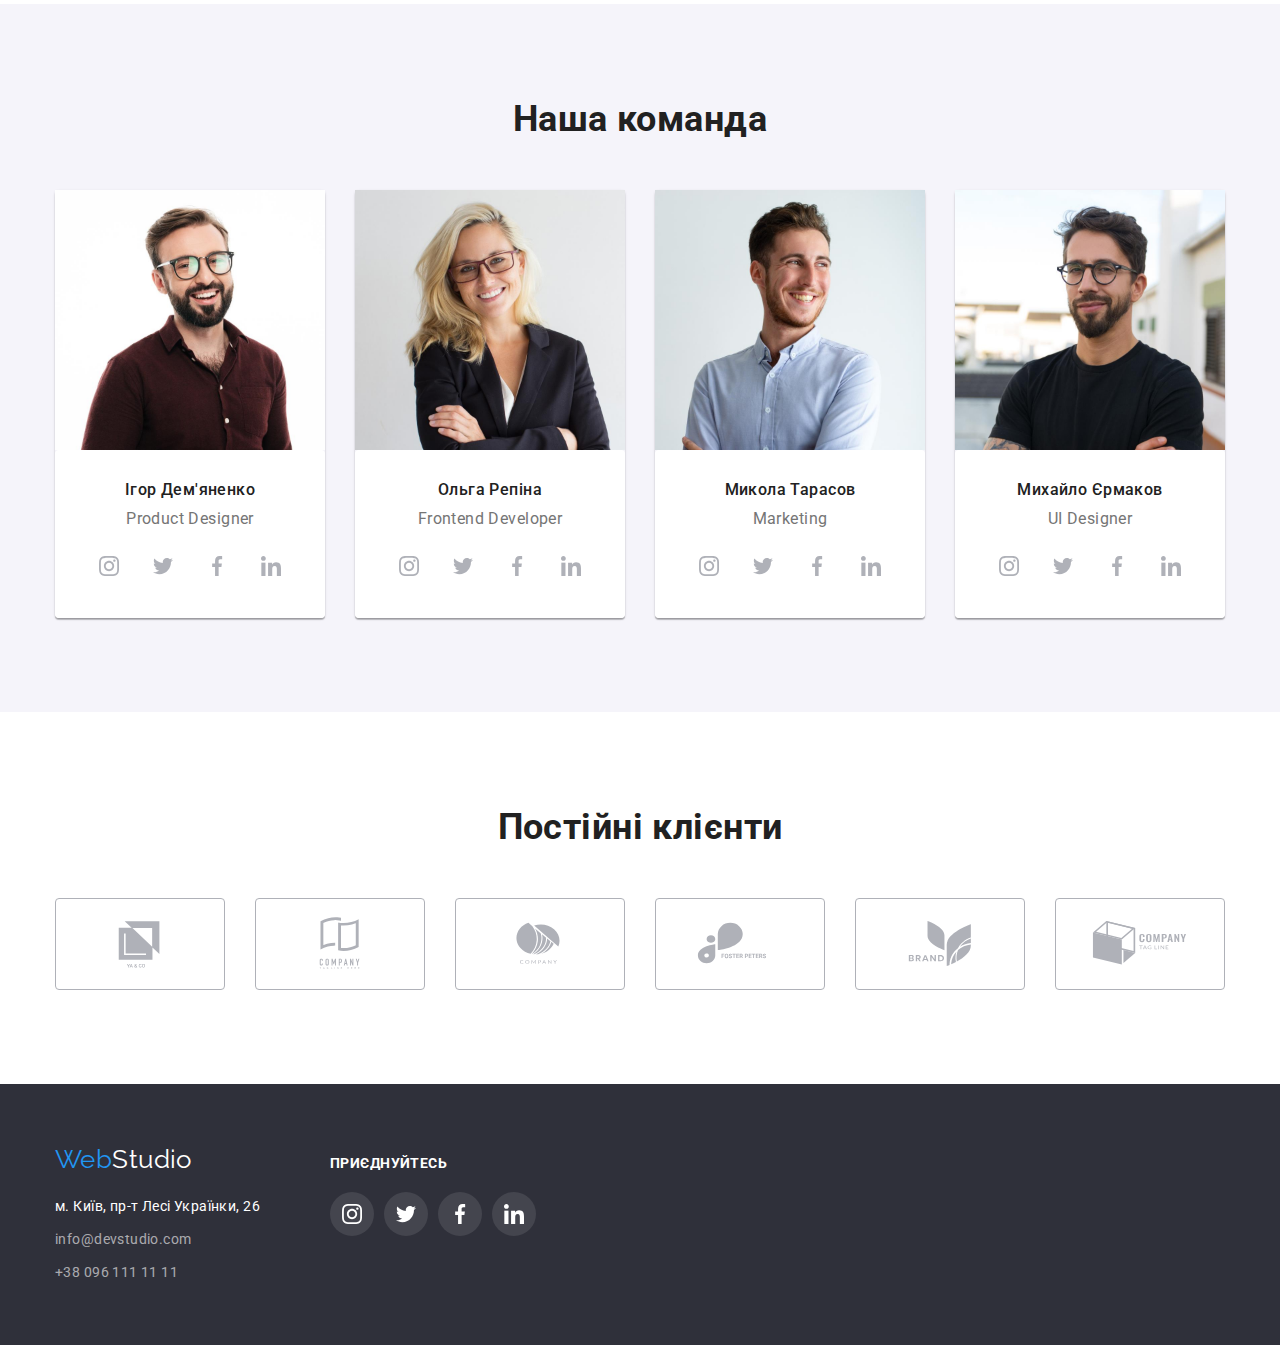
==== commit 70bb7ad6: "Update index.html" ====
--- a/index.html
+++ b/index.html
@@ -119,7 +119,7 @@
         
         <ul class="occupation-list">
           <li class="occupation-item"> 
-            <img src="./images/item01.jpg" alt="Процес програмування" width="370" class="people" />
+            <img src="./images/item01.jpg" alt="Процес програмування" width="370"  />
           <div class="occupation-position">
             <h3 class="occupation-subtitle desk">Десктопні додатки</h3>
             </div>
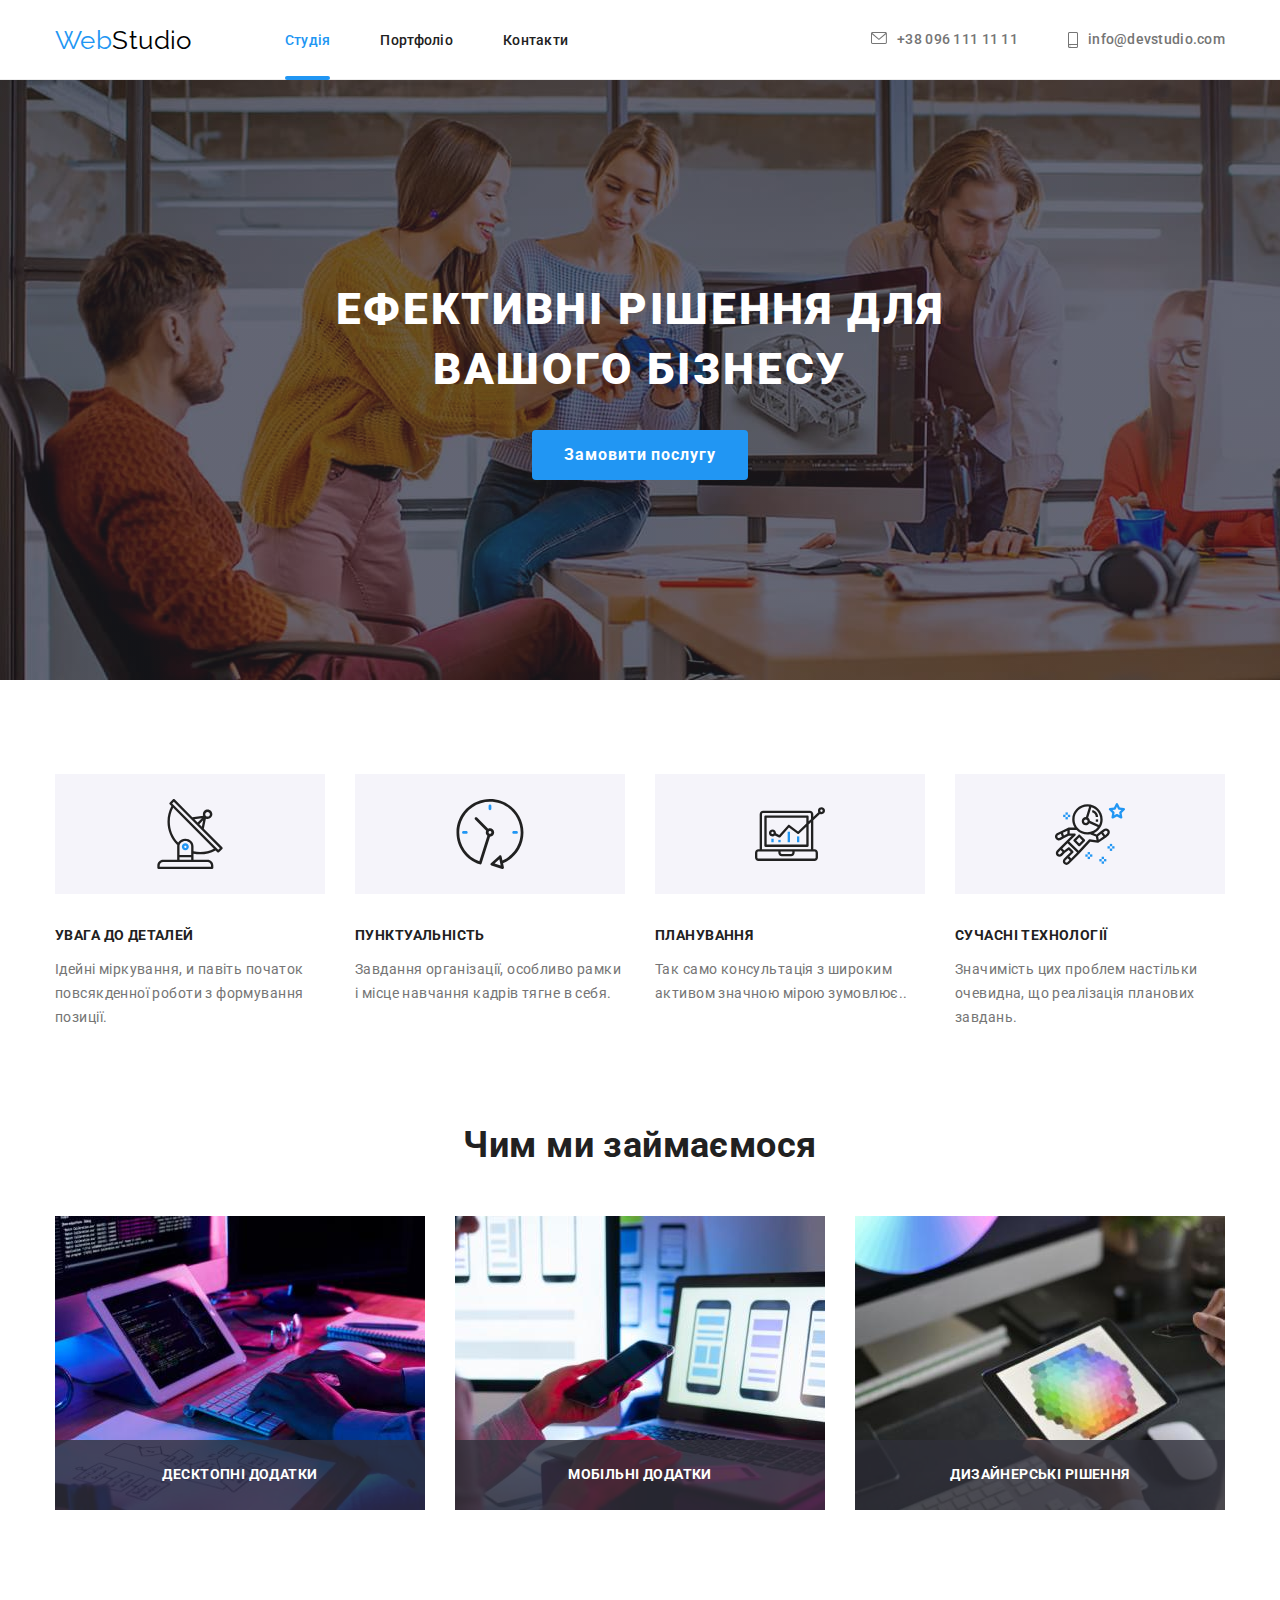
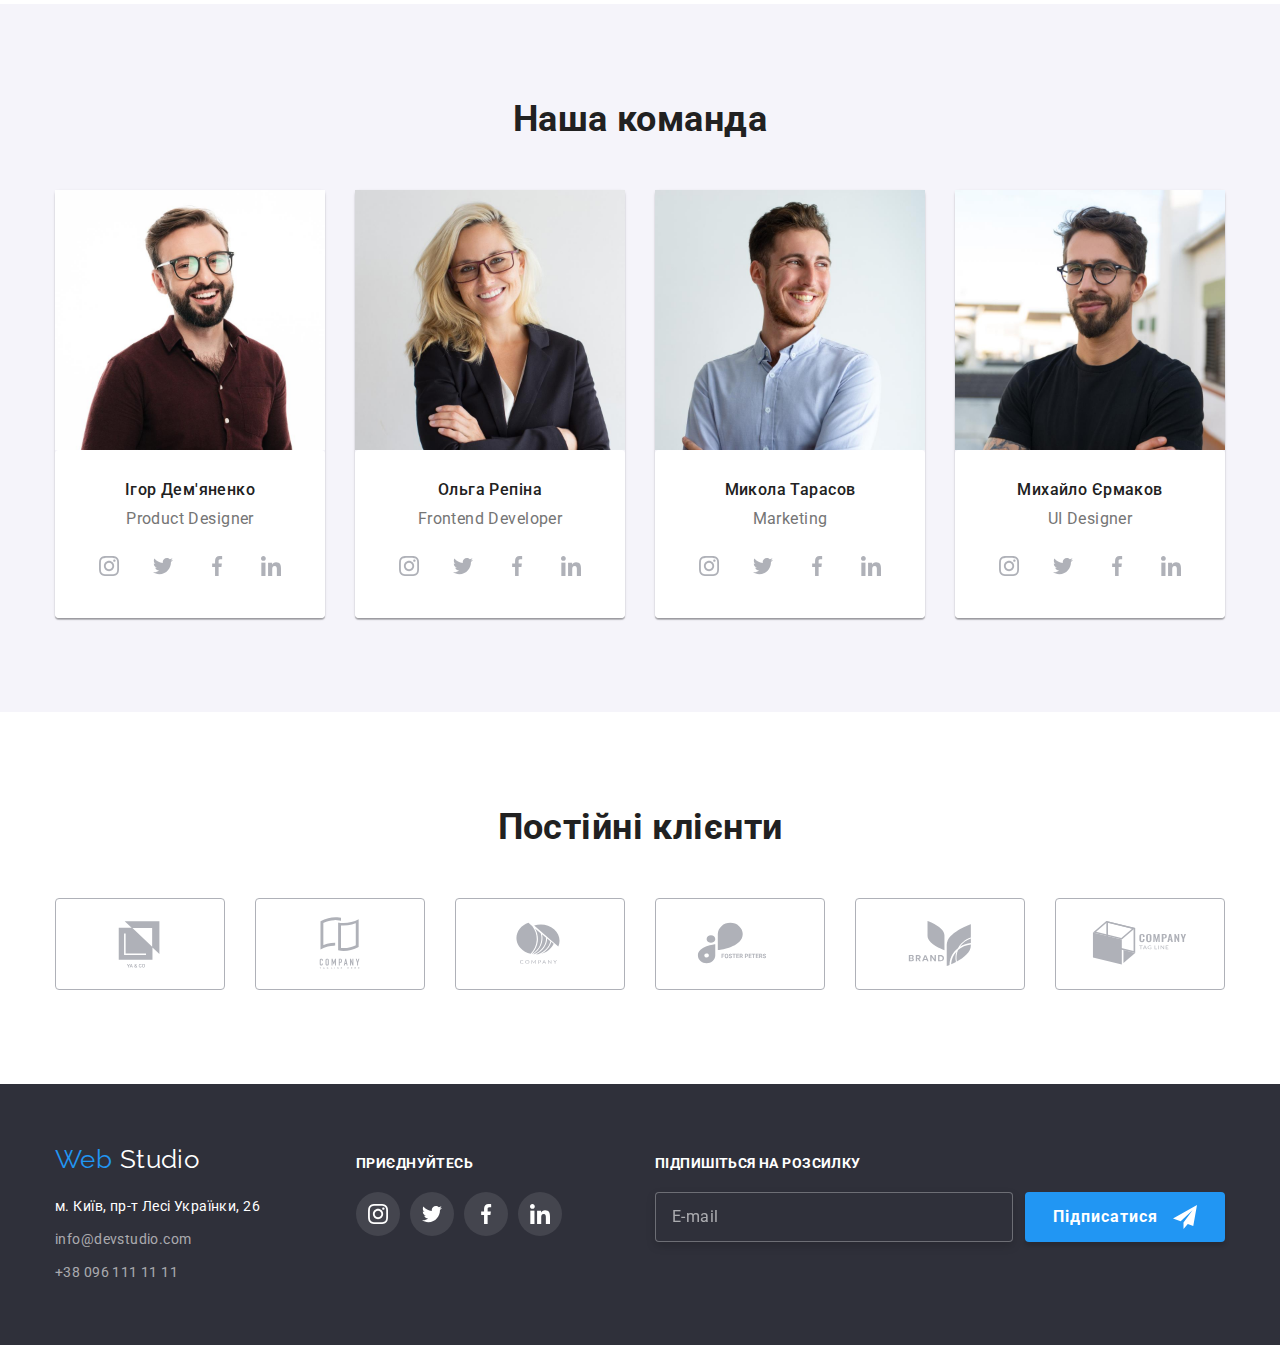
==== commit 8575a2a6: "HW-6-start" ====
--- a/index.html
+++ b/index.html
@@ -346,14 +346,18 @@
       <div class="conteiner footer">
         <div class="footer-logo">
           <a href="./index.html" class="under-logo">
-            <spam class="half-logo">Web</spam><spam class="half-white">Studio</spam>
+            <spam class="half-logo">Web</spam>
+            <spam class="half-white">Studio</spam>
+    
+    
+    
           </a>
-    
+          <div class="width-fix">
           <address class="address">
             <ul class="connect">
     
               <li class="footer-comm">
-                <a href="" class=" location">м. Київ, пр-т Лесі Українки, 26</a>
+                <a href="" class="location">м. Київ, пр-т Лесі Українки, 26</a>
               </li>
               <li class="footer-comm">
                 <a href="mailto:info@devstudio.com" class="contact">info@devstudio.com</a>
@@ -363,6 +367,7 @@
               </li>
             </ul>
           </address>
+      </div>
         </div>
         <div>
           <p class="footer-text">ПРИЄДНУЙТЕСЬ</p>
@@ -398,8 +403,22 @@
             </li>
           </ul>
         </div>
+<div class="footer-subscribe">
+  <p class="subscribe-text">Підпишіться на розсилку</p>
+  <form class="footer-form">
+
+    <input class="footer-input" type="email" name="foot-email" placeholder="E-mail">
+    <div class="foot-button-image">
+    <button class="footer-button" type="submit">Підписатися</button>
+      <svg class="footer-plane">
+        <use href="./images/symbol-defs.svg#icon-send"></use>
+      </svg>
+    </div>
+  </form>
+
+</div>
       </div>
-    
+       
     
     </footer>
     
@@ -408,6 +427,31 @@
     </html>
     <div class="backdrop is-hidden" data-modal>
       <div class="modal">
+        <form class="form">
+          <p class="title-text">Залиште свої дані, ми вам передзвонимо</p>
+          <div class="form-field">
+          <label class="form-label" for="name">Ім'я</label> 
+          <input class="form-input" type="text" name="user-name" id="name" />
+          </div>
+          
+          <div class="form-field">
+          <label class="form-label" for="tel">Телефон</label>
+          <input class="form-input" type="tel" name="tel" id="tel">
+          </div>
+          <div class="form-field">
+          <label  class="form-label" for="email">Пошта</label>
+          <input class="form-input" type="email" name="email" id="email">
+          </div>
+          <div class="form-field">
+          <label class="form-label" for="comment">Коментар</label>
+          <textarea class="comment" name="comment" id="comment" rows="10" placeholder="Введіть текст"></textarea>
+          </div>
+          
+          <input  class="policy-check" type="checkbox" name="policy" id="policy">
+          <label class="policy-label" for="policy">Погоджуюся з розсилкою та приймаю <a href="" class="policy-link">Умови договору</a></label>
+          <button class="submit"type="submit">Відправити</button>
+          
+        </form>
     
         <button class="close" data-modal-close>
           <svg class="close-image">
--- a/css/styles.css
+++ b/css/styles.css
@@ -667,7 +667,9 @@
 .conteiner.footer {
     display: flex;
     align-items: baseline;
-}
+    
+}
+
 
 .footer-logo {
     margin-right: 70px;
@@ -690,8 +692,12 @@
     font-family: raleway, sans-serif;
 
 }
+.width-fix{
+    width: 231px;
+}
 
 .address {
+    
     font-size: 14px;
     margin-top: 20px;
 
@@ -809,6 +815,85 @@
     width: 20px;
     height: 20px;
 
+}
+
+ .footer-subscribe{
+    margin-left: 93px;
+ }
+.footer-form{
+display: flex;
+}
+.subscribe-text{
+    font-family: 'Roboto';
+      
+        font-weight: 700;
+        font-size: 14px;
+        line-height: 1.14;
+        letter-spacing: 0.03em;
+        text-transform: uppercase;
+    
+        color: #FFFFFF;
+        margin-bottom: 20px;
+}
+.footer-input{
+    padding-left: 16px;;
+width: 358px; 
+height: 50px;
+border: 1px solid rgba(255, 255, 255, 0.3);
+    filter: drop-shadow(0px 4px 4px rgba(0, 0, 0, 0.15));
+    border-radius: 4px;
+    background: #2F303A;
+    margin-right: 12px;
+}
+.footer-input::placeholder{
+    
+font-family: 'Roboto';
+    
+    font-weight: 400;
+    font-size: 16px;
+    line-height: 1.25;
+   
+
+    display: flex;
+    align-items: center;
+    letter-spacing: 0.03em;
+
+    color: rgba(255, 255, 255, 0.6);
+}
+.foot-button-image{
+position: relative;
+}
+.footer-button{
+   
+    width: 200px;
+    font-family: 'Roboto';
+    
+       
+        font-weight: 700;
+        font-size: 16px;
+        line-height: 1.87;
+        
+    
+        display: flex;
+        align-items: center;
+        text-align: center;
+        letter-spacing: 0.06em;
+    
+        color: #FFFFFF;
+        background: #2196F3;
+            box-shadow: 0px 4px 4px rgba(0, 0, 0, 0.15);
+            border-radius: 4px;
+            height: 50px;
+            border: none;
+            padding: 10px 28px;
+}
+.footer-plane{
+    position: absolute;
+     top:13px;
+    right: 28px; 
+    width: 24px;
+    height: 24px;
+    
 }
 
 /*
@@ -1042,7 +1127,7 @@
 .modal {
     position: absolute;
     top: 50%;
-    left: 50%;
+        left: 50%;
     transform: translate(-50%, -50%) scale(1);
     transition: transform 250ms cubic-bezier(0.4, 0, 0.2, 1);
 
@@ -1055,6 +1140,7 @@
         0px 1px 1px rgba(0, 0, 0, 0.14),
         0px 2px 1px rgba(0, 0, 0, 0.2);
     border-radius: 4px;
+    padding: 40px;
 
 }
 
@@ -1073,6 +1159,9 @@
 
 
 }
+.close:hover .close-image{
+    fill:#2196F3
+}
 
 .close-image {
     vertical-align: middle;
@@ -1083,4 +1172,105 @@
 
 
 
-}+}
+.form{
+    
+
+}
+.title-text{
+    padding-bottom: 12px;
+    font-family: 'Roboto';
+        
+        font-weight: 700;
+        font-size: 20px;
+        line-height: 1.15;
+        text-align: center;
+        letter-spacing: 0.03em;
+    
+        color: #212121;
+}
+.form-field{
+    display: flex;
+    flex-direction: column;
+    margin-top: 10px;
+/* outline: 1px solid blue; */
+}
+.form-field:first-child{
+    margin-top: 0;
+}
+.policy-check{
+    margin-top: 20px;
+    margin-bottom: 30px;
+}
+.form-input{
+    border: 1px solid rgba(33, 33, 33, 0.2);
+        border-radius: 4px;
+    height: 40px;
+}
+.comment{
+    border: 1px solid rgba(33, 33, 33, 0.2);
+        border-radius: 4px;
+        resize: none;
+        height: 120px;
+        width: 448px;
+        padding: 12px 16px;
+}
+.comment::placeholder{
+    color:rgba(117, 117, 117, 0.5);
+    font-family: 'Roboto';
+       
+        font-weight: 400;
+        font-size: 12px;
+        line-height: 1.16;
+        letter-spacing: 0.01em;
+}
+.form-label{
+    margin-bottom: 4px;
+    font-family: 'Roboto';
+        
+        font-weight: 400;
+        font-size: 12px;
+        line-height: 1.16;
+        
+    
+        letter-spacing: 0.01em;
+    
+        color: #757575;
+}
+.policy-label{
+    font-family: 'Roboto';
+        
+        font-weight: 400;
+        font-size: 14px;
+        line-height: 1.71;
+       
+    
+        letter-spacing: 0.03em;
+    
+        color: #757575;
+}
+.policy-link{
+    color: #2196F3;
+}
+.submit{
+    padding: 10px 52px;
+    margin-left: auto;
+    margin-right: auto;
+    font-family: 'Roboto';
+        
+        font-weight: 700;
+        font-size: 16px;
+        line-height: 1.85;
+        background: #188CE8;
+            box-shadow: 0px 4px 4px rgba(0, 0, 0, 0.15);
+            border-radius: 4px;
+        border: none;
+    
+        display: flex;
+        align-items: center;
+        text-align: center;
+        letter-spacing: 0.06em;
+    
+        color: #FFFFFF;
+}
+
